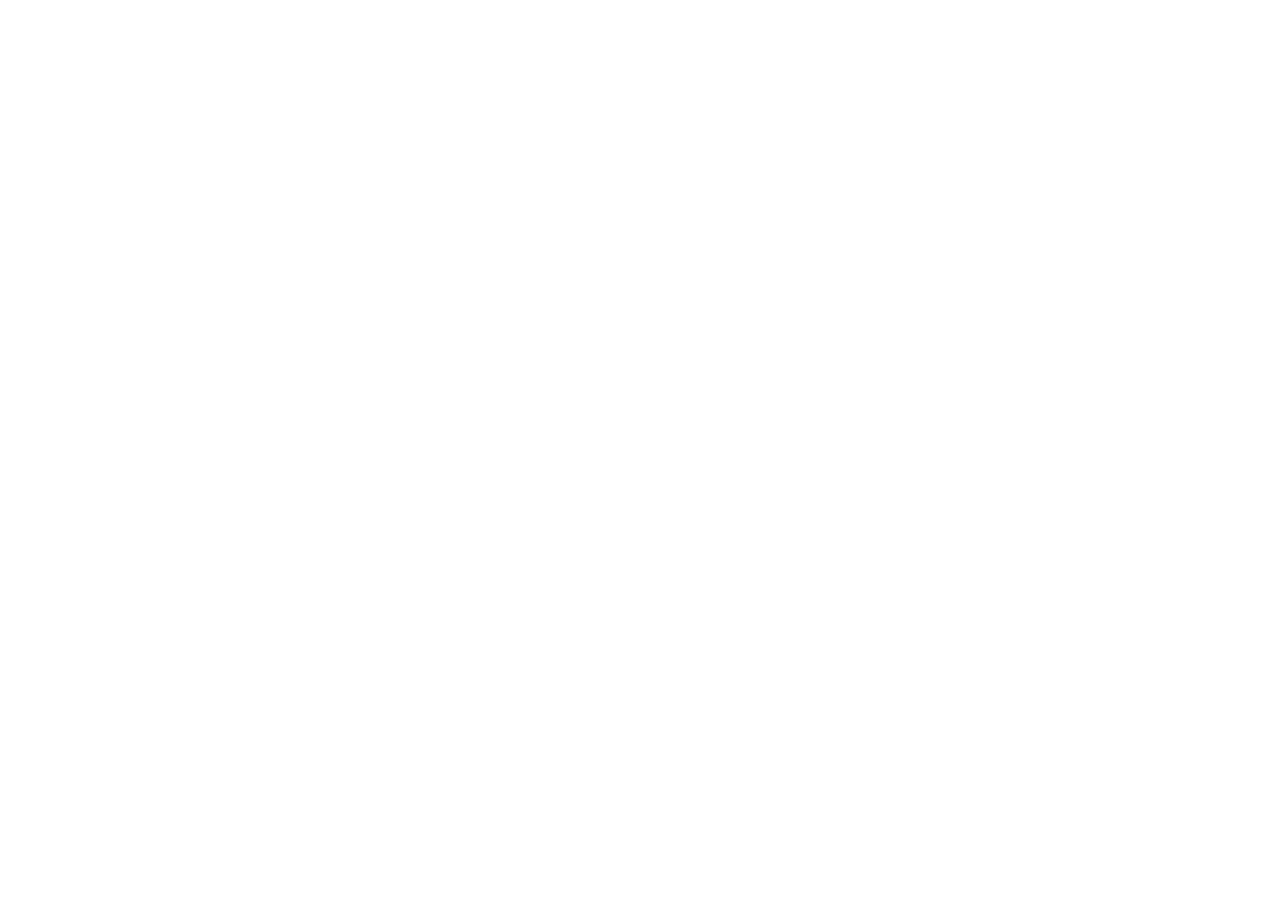
==== index.html @ d76a6531 "first commit" ====
<!doctype html>
<html class="no-js" lang="en-us">

<head>
  <meta charset="utf-8">
  <title>Enkhjin Tsagaandash</title>
  <meta name="description" content="Enkhjin Tsagaandash Portfolio">
  <meta name="viewport" content="width=device-width, initial-scale=1">

  <meta property="og:title" content="Enkhjin Tsagaandash Portfolio">
  <meta property="og:type" content="Portfolio">
  <meta property="og:url" content="enkgjinTsagaandash.com">
  <meta property="og:image" content="Enkhjin Tsagaandash Portfolio">

  <link rel="manifest" href="site.webmanifest">
  <link rel="apple-touch-icon" href="icon.png">
  <!-- Place favicon.ico in the root directory -->

  <link rel="stylesheet" href="css/normalize.css">
  <link rel="stylesheet" href="css/main.css">

  <meta name="theme-color" content="#fafafa">
</head>

<body>

  <!-- Add your site or application content here -->
  <div>

  </div>


  <script src="js/vendor/modernizr-3.11.2.min.js"></script>
  <script src="js/plugins.js"></script>
  <script src="js/main.js"></script>

  <!-- Google Analytics: change UA-XXXXX-Y to be your site's ID. -->
  <script>
    window.ga = function () { ga.q.push(arguments) }; ga.q = []; ga.l = +new Date;
    ga('create', 'UA-XXXXX-Y', 'auto'); ga('set', 'anonymizeIp', true); ga('set', 'transport', 'beacon'); ga('send', 'pageview')
  </script>
  <script src="https://www.google-analytics.com/analytics.js" async></script>
</body>

</html>
---- css/main.css ----
/*! HTML5 Boilerplate v8.0.0 | MIT License | https://html5boilerplate.com/ */

/* main.css 2.1.0 | MIT License | https://github.com/h5bp/main.css#readme */
/*
 * What follows is the result of much research on cross-browser styling.
 * Credit left inline and big thanks to Nicolas Gallagher, Jonathan Neal,
 * Kroc Camen, and the H5BP dev community and team.
 */

/* ==========================================================================
   Base styles: opinionated defaults
   ========================================================================== */

html {
  color: #222;
  font-size: 1em;
  line-height: 1.4;
}

/*
 * Remove text-shadow in selection highlight:
 * https://twitter.com/miketaylr/status/12228805301
 *
 * Vendor-prefixed and regular ::selection selectors cannot be combined:
 * https://stackoverflow.com/a/16982510/7133471
 *
 * Customize the background color to match your design.
 */

::-moz-selection {
  background: #b3d4fc;
  text-shadow: none;
}

::selection {
  background: #b3d4fc;
  text-shadow: none;
}

/*
 * A better looking default horizontal rule
 */

hr {
  display: block;
  height: 1px;
  border: 0;
  border-top: 1px solid #ccc;
  margin: 1em 0;
  padding: 0;
}

/*
 * Remove the gap between audio, canvas, iframes,
 * images, videos and the bottom of their containers:
 * https://github.com/h5bp/html5-boilerplate/issues/440
 */

audio,
canvas,
iframe,
img,
svg,
video {
  vertical-align: middle;
}

/*
 * Remove default fieldset styles.
 */

fieldset {
  border: 0;
  margin: 0;
  padding: 0;
}

/*
 * Allow only vertical resizing of textareas.
 */

textarea {
  resize: vertical;
}

/* ==========================================================================
   Author's custom styles
   ========================================================================== */

/* ==========================================================================
   Helper classes
   ========================================================================== */

/*
 * Hide visually and from screen readers
 */

.hidden,
[hidden] {
  display: none !important;
}

/*
 * Hide only visually, but have it available for screen readers:
 * https://snook.ca/archives/html_and_css/hiding-content-for-accessibility
 *
 * 1. For long content, line feeds are not interpreted as spaces and small width
 *    causes content to wrap 1 word per line:
 *    https://medium.com/@jessebeach/beware-smushed-off-screen-accessible-text-5952a4c2cbfe
 */

.sr-only {
  border: 0;
  clip: rect(0, 0, 0, 0);
  height: 1px;
  margin: -1px;
  overflow: hidden;
  padding: 0;
  position: absolute;
  white-space: nowrap;
  width: 1px;
  /* 1 */
}

/*
 * Extends the .sr-only class to allow the element
 * to be focusable when navigated to via the keyboard:
 * https://www.drupal.org/node/897638
 */

.sr-only.focusable:active,
.sr-only.focusable:focus {
  clip: auto;
  height: auto;
  margin: 0;
  overflow: visible;
  position: static;
  white-space: inherit;
  width: auto;
}

/*
 * Hide visually and from screen readers, but maintain layout
 */

.invisible {
  visibility: hidden;
}

/*
 * Clearfix: contain floats
 *
 * For modern browsers
 * 1. The space content is one way to avoid an Opera bug when the
 *    `contenteditable` attribute is included anywhere else in the document.
 *    Otherwise it causes space to appear at the top and bottom of elements
 *    that receive the `clearfix` class.
 * 2. The use of `table` rather than `block` is only necessary if using
 *    `:before` to contain the top-margins of child elements.
 */

.clearfix::before,
.clearfix::after {
  content: " ";
  display: table;
}

.clearfix::after {
  clear: both;
}

/* ==========================================================================
   EXAMPLE Media Queries for Responsive Design.
   These examples override the primary ('mobile first') styles.
   Modify as content requires.
   ========================================================================== */

@media only screen and (min-width: 35em) {
  /* Style adjustments for viewports that meet the condition */
}

@media print,
  (-webkit-min-device-pixel-ratio: 1.25),
  (min-resolution: 1.25dppx),
  (min-resolution: 120dpi) {
  /* Style adjustments for high resolution devices */
}

/* ==========================================================================
   Print styles.
   Inlined to avoid the additional HTTP request:
   https://www.phpied.com/delay-loading-your-print-css/
   ========================================================================== */

@media print {
  *,
  *::before,
  *::after {
    background: #fff !important;
    color: #000 !important;
    /* Black prints faster */
    box-shadow: none !important;
    text-shadow: none !important;
  }

  a,
  a:visited {
    text-decoration: underline;
  }

  a[href]::after {
    content: " (" attr(href) ")";
  }

  abbr[title]::after {
    content: " (" attr(title) ")";
  }

  /*
   * Don't show links that are fragment identifiers,
   * or use the `javascript:` pseudo protocol
   */
  a[href^="#"]::after,
  a[href^="javascript:"]::after {
    content: "";
  }

  pre {
    white-space: pre-wrap !important;
  }

  pre,
  blockquote {
    border: 1px solid #999;
    page-break-inside: avoid;
  }

  /*
   * Printing Tables:
   * https://web.archive.org/web/20180815150934/http://css-discuss.incutio.com/wiki/Printing_Tables
   */
  thead {
    display: table-header-group;
  }

  tr,
  img {
    page-break-inside: avoid;
  }

  p,
  h2,
  h3 {
    orphans: 3;
    widows: 3;
  }

  h2,
  h3 {
    page-break-after: avoid;
  }
}
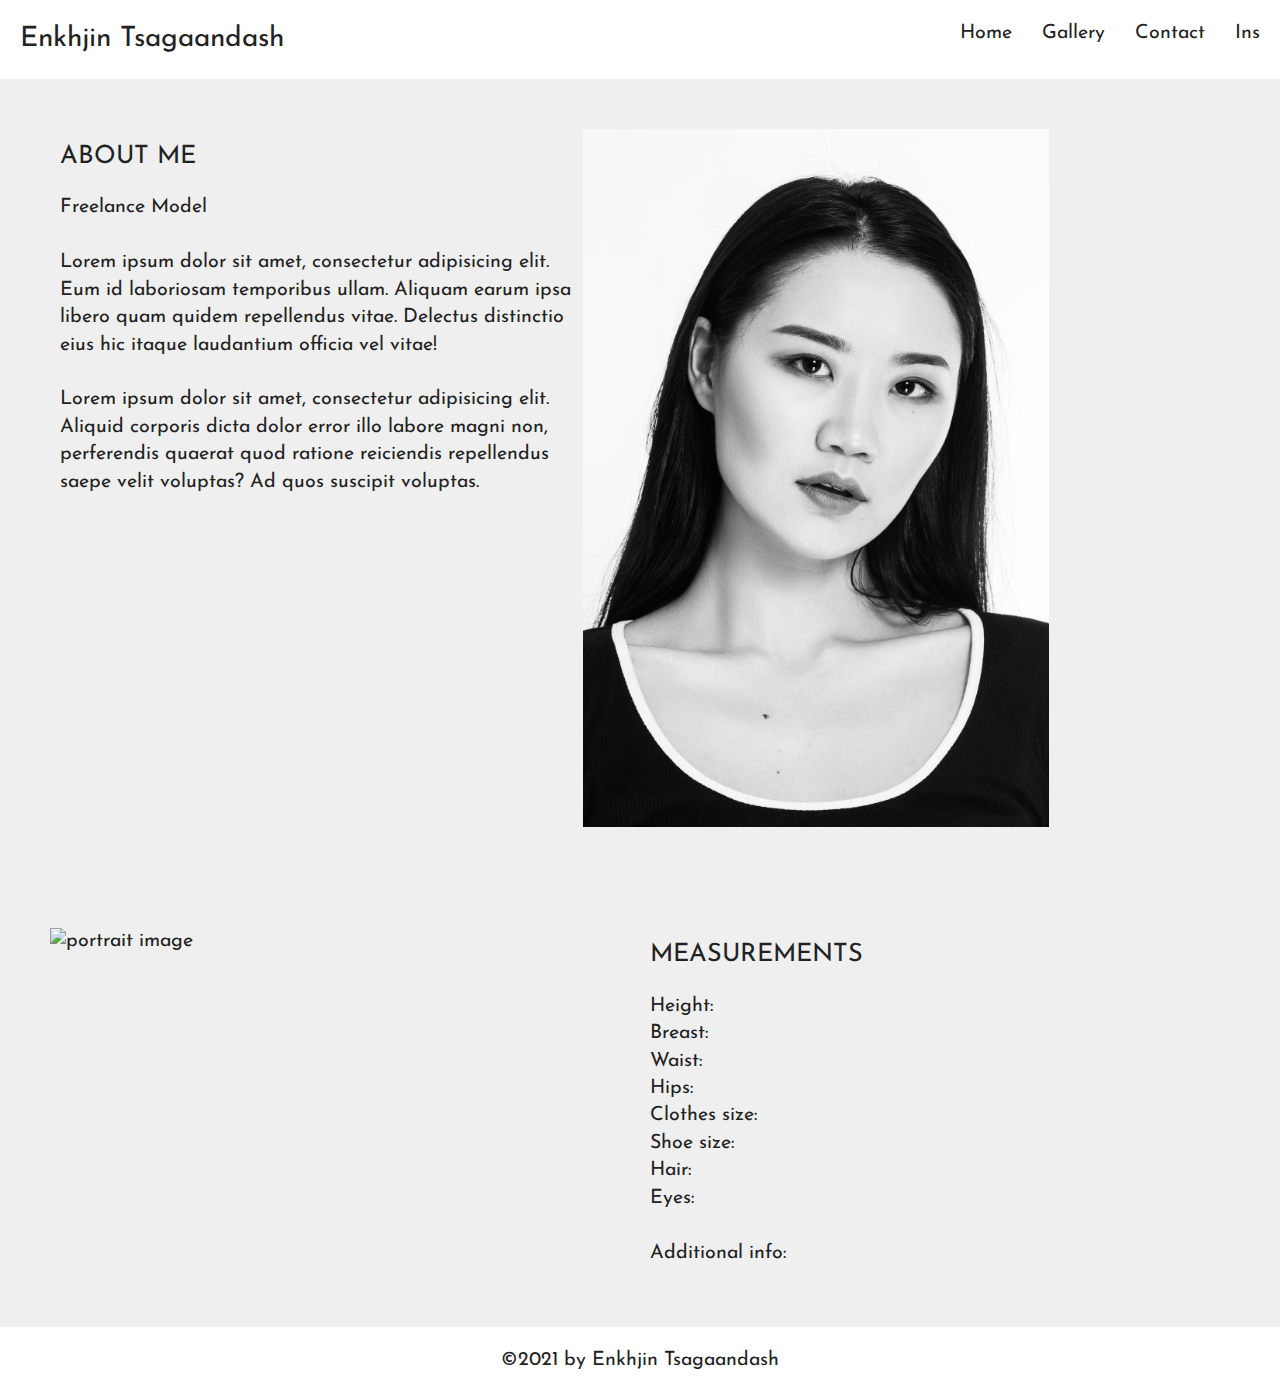
==== commit 4d0e64b1: "home page is here" ====
--- a/index.html
+++ b/index.html
@@ -12,21 +12,83 @@
   <meta property="og:url" content="enkgjinTsagaandash.com">
   <meta property="og:image" content="Enkhjin Tsagaandash Portfolio">
 
-  <link rel="manifest" href="site.webmanifest">
+<!--  <link rel="manifest" href="site.webmanifest">-->
   <link rel="apple-touch-icon" href="icon.png">
   <!-- Place favicon.ico in the root directory -->
 
   <link rel="stylesheet" href="css/normalize.css">
   <link rel="stylesheet" href="css/main.css">
+  <meta name="theme-color" content="#fafafa">
 
-  <meta name="theme-color" content="#fafafa">
+
+<!--  GOOGLE FONTS-->
+  <link rel="preconnect" href="https://fonts.googleapis.com">
+  <link rel="preconnect" href="https://fonts.gstatic.com" crossorigin>
+  <link href="https://fonts.googleapis.com/css2?family=Josefin+Sans:ital,wght@0,100;0,200;0,300;1,100;1,200;1,300&display=swap" rel="stylesheet">
 </head>
 
 <body>
 
   <!-- Add your site or application content here -->
   <div>
+    <nav class="navbar">
+      <div>
+        Enkhjin Tsagaandash
+      </div>
+      <div class="nav-menu">
+        <div>Home</div>
+        <div>Gallery</div>
+        <div>Contact</div>
+        <div>Ins</div>
+      </div>
+    </nav>
+    <section class="content">
+      <section class="section-content">
+        <div class="section-text">
+          <div class="section-text-header">
+            ABOUT ME
+          </div>
+          <div class="section-text-content">
+            Freelance Model
+            <br/>
+            <br/>
+            Lorem ipsum dolor sit amet, consectetur adipisicing elit. Eum id laboriosam temporibus ullam. Aliquam earum ipsa libero quam quidem repellendus vitae. Delectus distinctio eius hic itaque laudantium officia vel vitae!
+            <br>
+            <br>
+            Lorem ipsum dolor sit amet, consectetur adipisicing elit. Aliquid corporis dicta dolor error illo labore magni non, perferendis quaerat quod ratione reiciendis repellendus saepe velit voluptas? Ad quos suscipit voluptas.
+          </div>
+        </div>
+        <div class="about-me-img">
+          <img src="img/aboutMe.JPG" alt="portrait image">
+        </div>
+      </section>
+      <section class="section-content">
+        <div class="about-me-img">
+          <img src="img/aboutMe2.JPG" alt="portrait image"/>
+        </div>
+        <div class="section-text">
+          <div class="section-text-header">
+            MEASUREMENTS
+          </div>
+          <div class="section-text-content">
+            Height: <br>
+            Breast: <br>
+            Waist: <br>
+            Hips: <br>
+            Clothes size: <br>
+            Shoe size: <br>
+            Hair: <br>
+            Eyes: <br>
+            <br>
+            Additional info:
 
+          </div>
+        </div>
+      </section>
+    </section>
+    <footer>
+      &copy;2021 by Enkhjin Tsagaandash
+    </footer>
   </div>
 
 
--- a/css/main.css
+++ b/css/main.css
@@ -13,8 +13,9 @@
 
 html {
   color: #222;
-  font-size: 1em;
+  font-size: 14px;
   line-height: 1.4;
+  font-family: 'Josefin Sans', sans-serif;
 }
 
 /*
@@ -261,3 +262,50 @@
   }
 }
 
+.navbar {
+  display: flex;
+  justify-content: space-between;
+  padding: 20px;
+  font-size: 2rem
+}
+
+.nav-menu {
+  display: flex;
+  min-width: 300px;
+  justify-content: space-between;
+  font-size: 1.4rem;
+}
+
+.content {
+  background-color: #EFEFEF;
+}
+
+.section-content {
+  display: flex;
+  font-size: 1.4rem;
+  padding: 50px;
+}
+
+.section-text {
+  padding: 10px;
+}
+
+.section-text-header {
+  font-size: 1.8rem;
+  margin-bottom: 20px;
+}
+
+.about-me-img {
+  min-width: 50%;
+}
+
+.about-me-img img {
+  max-width: 72%;
+}
+
+footer {
+  display: flex;
+  justify-content: center;
+  padding: 20px;
+  font-size: 1.4rem;
+}
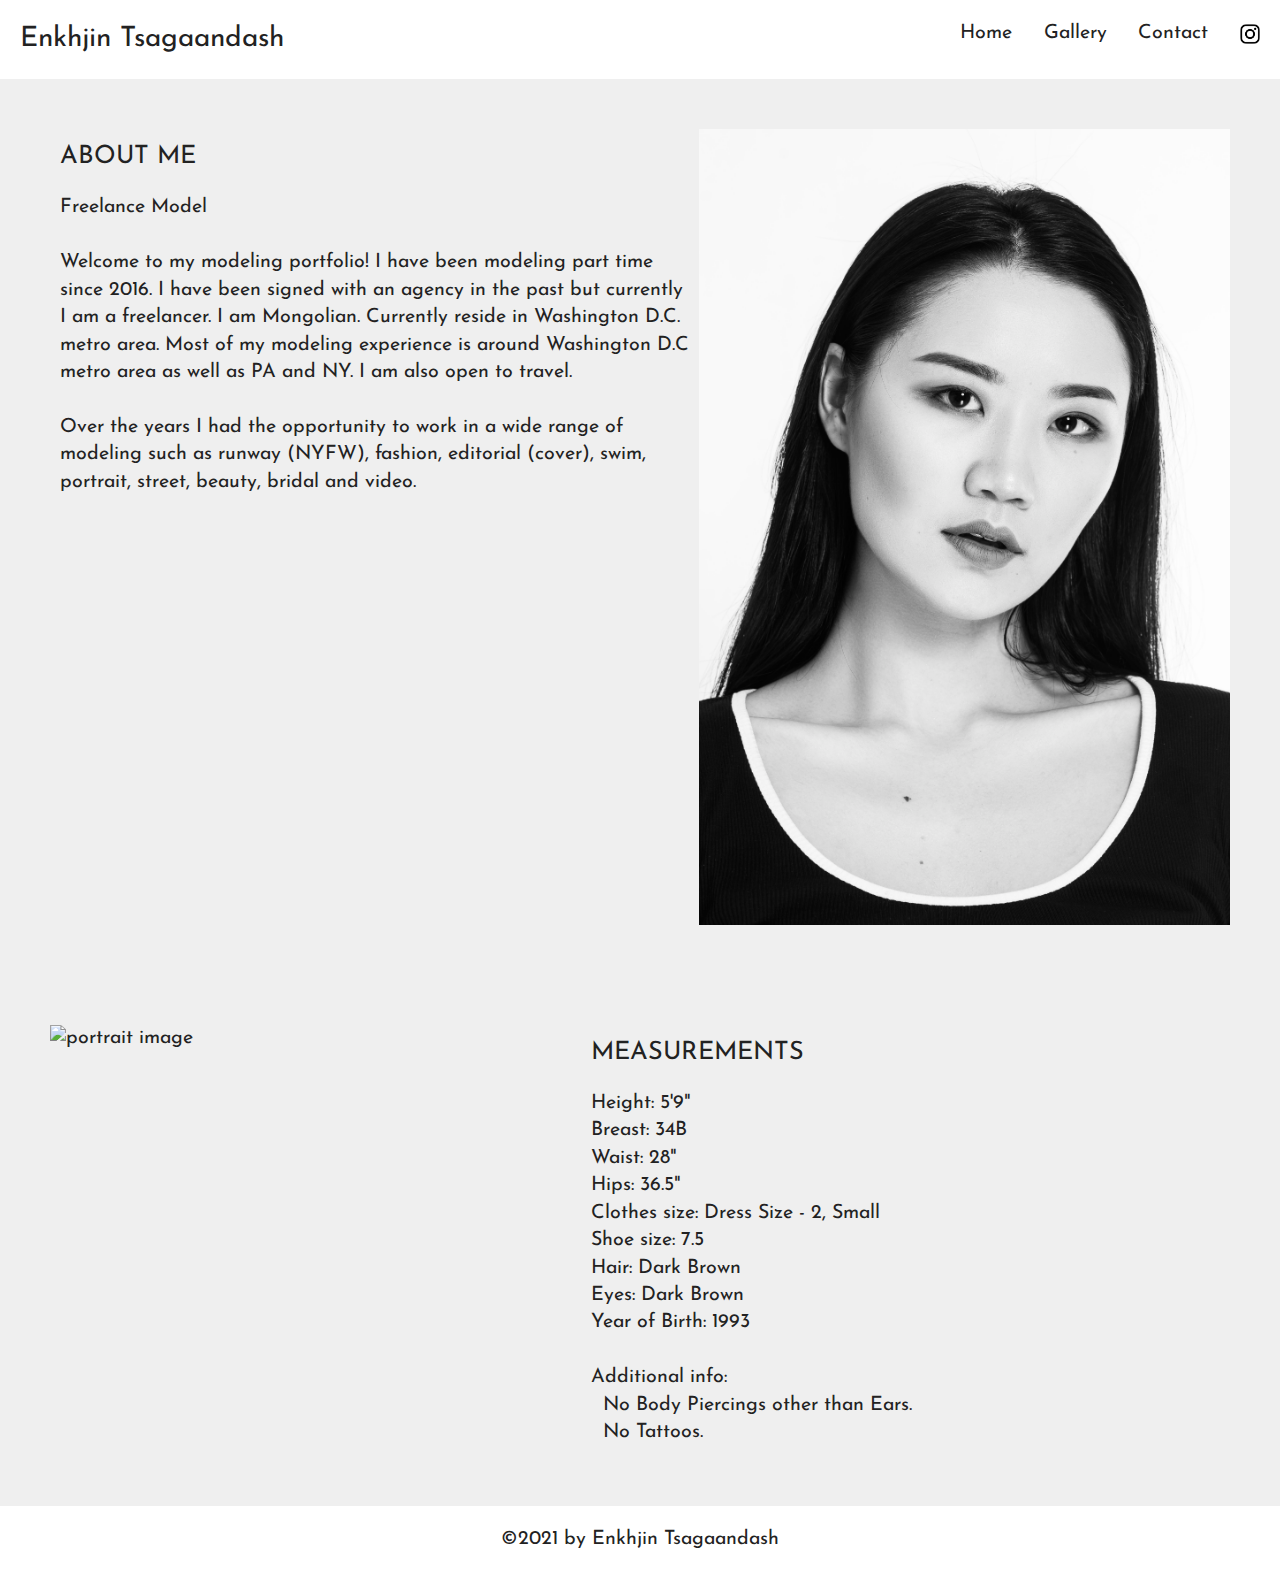
==== commit ff8027f1: "complete index page" ====
--- a/index.html
+++ b/index.html
@@ -39,7 +39,9 @@
         <div>Home</div>
         <div>Gallery</div>
         <div>Contact</div>
-        <div>Ins</div>
+        <div>
+          <img src="img/insta-logo.png" alt="instagram logo" style="max-width: 20px;"/>
+        </div>
       </div>
     </nav>
     <section class="content">
@@ -52,10 +54,10 @@
             Freelance Model
             <br/>
             <br/>
-            Lorem ipsum dolor sit amet, consectetur adipisicing elit. Eum id laboriosam temporibus ullam. Aliquam earum ipsa libero quam quidem repellendus vitae. Delectus distinctio eius hic itaque laudantium officia vel vitae!
-            <br>
-            <br>
-            Lorem ipsum dolor sit amet, consectetur adipisicing elit. Aliquid corporis dicta dolor error illo labore magni non, perferendis quaerat quod ratione reiciendis repellendus saepe velit voluptas? Ad quos suscipit voluptas.
+            Welcome to my modeling portfolio! I have been modeling part time since 2016. I have been signed with an agency in the past but currently I am a freelancer. I am Mongolian. Currently reside in Washington D.C. metro area. Most of my modeling experience is around Washington D.C metro area as well as PA and NY. I am also open to travel.
+            <br/>
+            <br/>
+            Over the years I had the opportunity to work in a wide range of modeling such as runway (NYFW), fashion, editorial (cover), swim, portrait, street, beauty, bridal and video.
           </div>
         </div>
         <div class="about-me-img">
@@ -71,17 +73,20 @@
             MEASUREMENTS
           </div>
           <div class="section-text-content">
-            Height: <br>
-            Breast: <br>
-            Waist: <br>
-            Hips: <br>
-            Clothes size: <br>
-            Shoe size: <br>
-            Hair: <br>
-            Eyes: <br>
+            Height: 5'9" <br>
+            Breast: 34B<br>
+            Waist: 28"<br>
+            Hips: 36.5"<br>
+            Clothes size: Dress Size - 2, Small<br>
+            Shoe size: 7.5<br>
+            Hair: Dark Brown<br>
+            Eyes: Dark Brown<br>
+            Year of Birth: 1993
             <br>
-            Additional info:
-
+            <br>
+            Additional info: <br>
+            &nbsp;&nbsp;No Body Piercings other than Ears. <br>
+            &nbsp;&nbsp;No Tattoos.
           </div>
         </div>
       </section>
--- a/css/main.css
+++ b/css/main.css
@@ -296,11 +296,12 @@
 }
 
 .about-me-img {
-  min-width: 50%;
+  min-width: 45%;
+  width: 45%;
 }
 
 .about-me-img img {
-  max-width: 72%;
+  max-width: 100%;
 }
 
 footer {
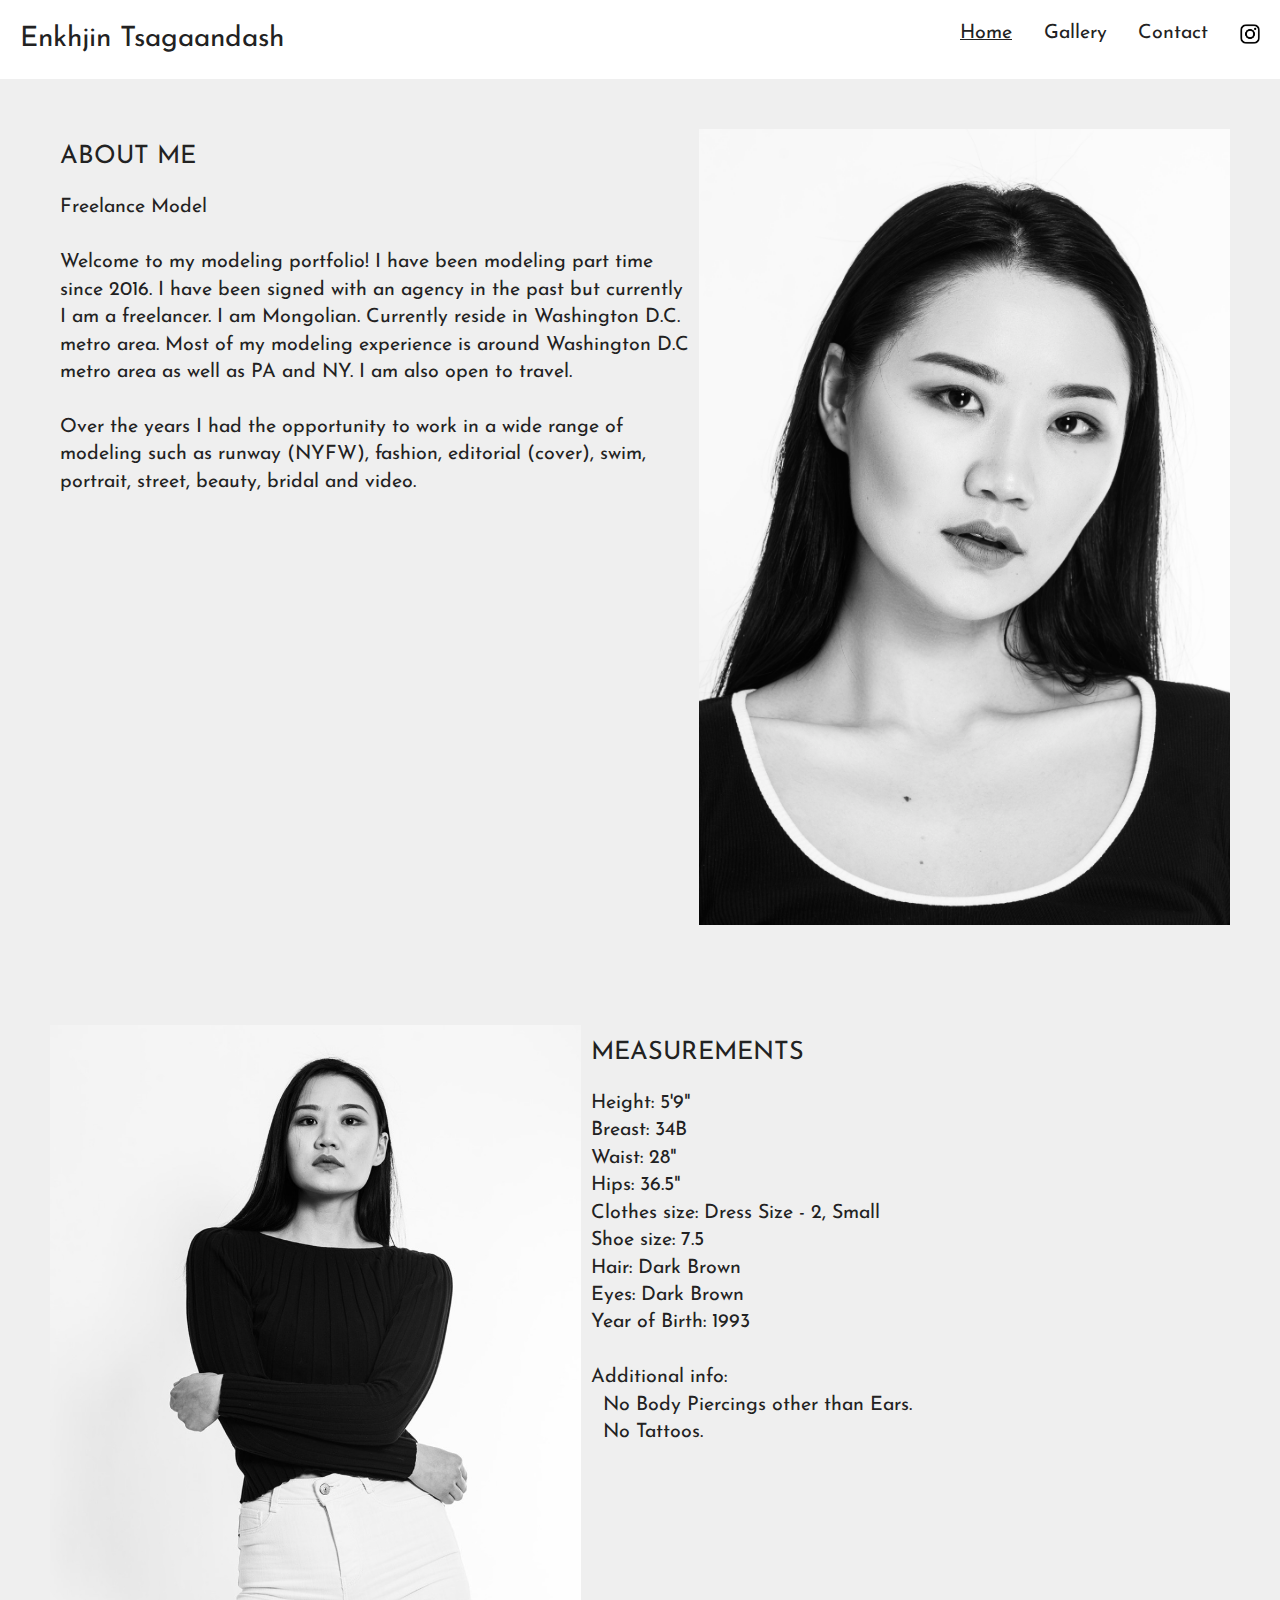
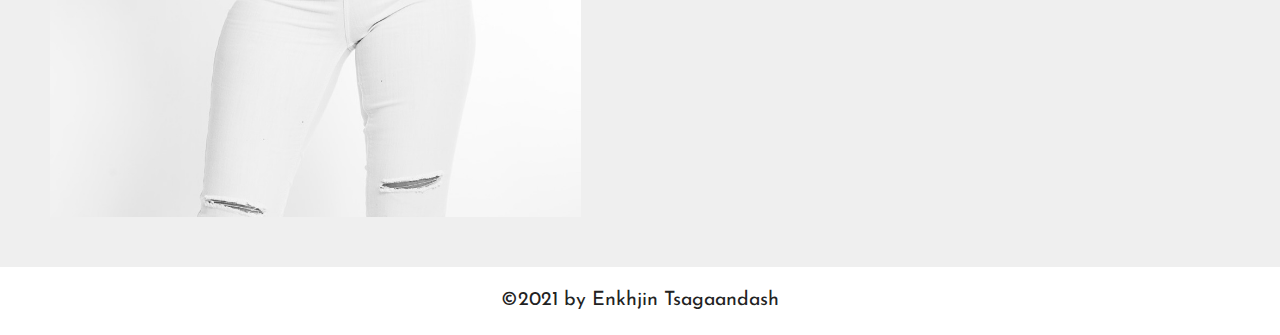
==== commit 225c3150: "image fix" ====
--- a/index.html
+++ b/index.html
@@ -3,7 +3,7 @@
 
 <head>
   <meta charset="utf-8">
-  <title>Enkhjin Tsagaandash</title>
+  <title>Enkhjin Tsagaandash Home</title>
   <meta name="description" content="Enkhjin Tsagaandash Portfolio">
   <meta name="viewport" content="width=device-width, initial-scale=1">
 
@@ -36,7 +36,7 @@
         Enkhjin Tsagaandash
       </div>
       <div class="nav-menu">
-        <div>Home</div>
+        <div><u>Home</u></div>
         <div>Gallery</div>
         <div>Contact</div>
         <div>
@@ -66,7 +66,7 @@
       </section>
       <section class="section-content">
         <div class="about-me-img">
-          <img src="img/aboutMe2.JPG" alt="portrait image"/>
+          <img src="img/aboutMe2.jpg" alt="portrait image"/>
         </div>
         <div class="section-text">
           <div class="section-text-header">
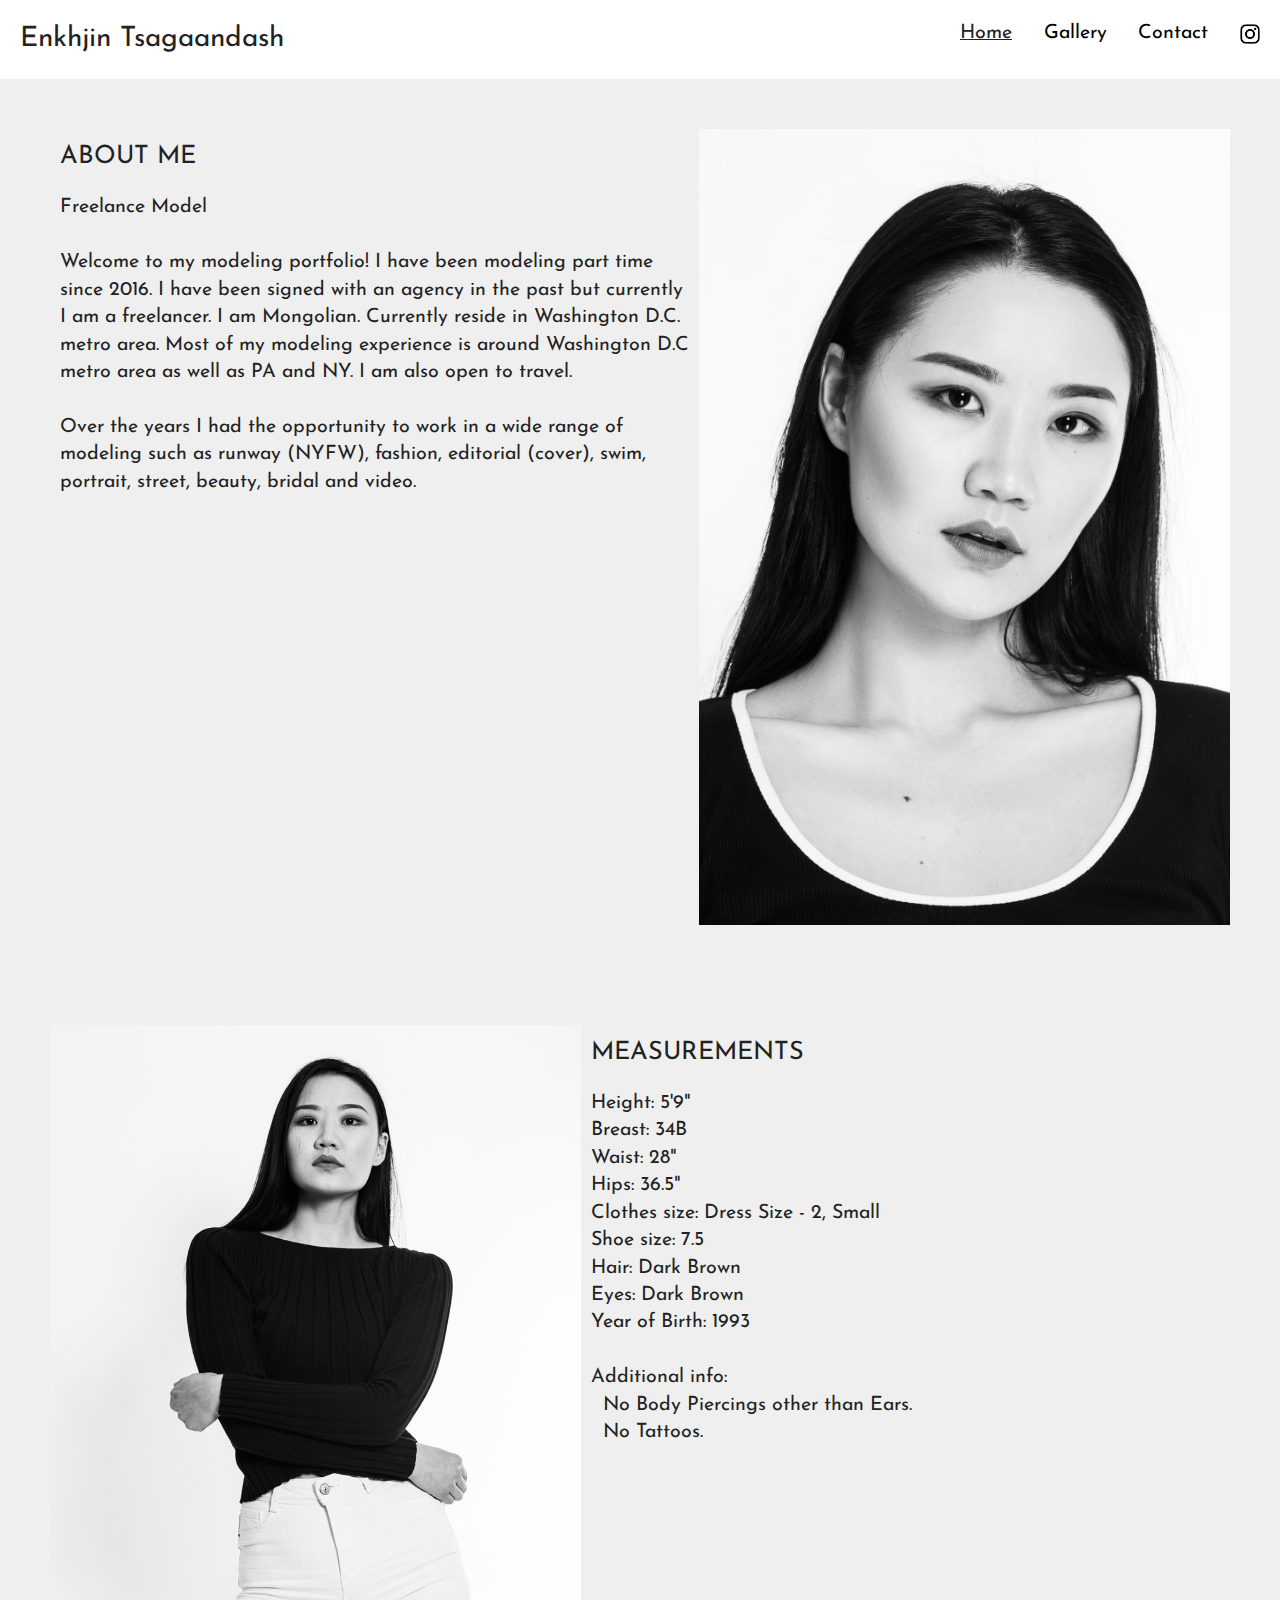
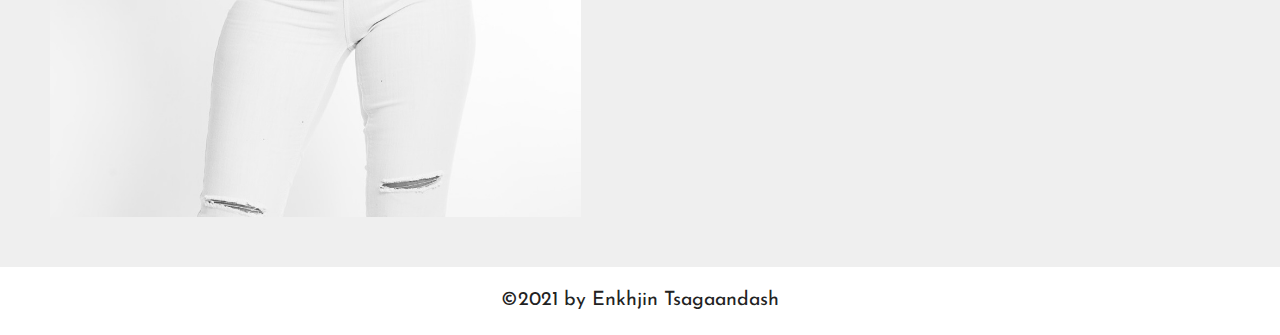
==== commit e8c0f6e7: "instagram links" ====
--- a/index.html
+++ b/index.html
@@ -37,10 +37,12 @@
       </div>
       <div class="nav-menu">
         <div><u>Home</u></div>
-        <div>Gallery</div>
-        <div>Contact</div>
+        <div><a href="gallery.html">Gallery</a></div>
+        <div><a href="contact.html">Contact</a></div>
         <div>
-          <img src="img/insta-logo.png" alt="instagram logo" style="max-width: 20px;"/>
+          <a href="https://www.instagram.com/the_enkh_jin/">
+            <img src="img/insta-logo.png" alt="instagram logo" style="max-width: 20px;"/>
+          </a>
         </div>
       </div>
     </nav>
--- a/css/main.css
+++ b/css/main.css
@@ -276,6 +276,13 @@
   font-size: 1.4rem;
 }
 
+.nav-menu a,
+.nav-menu a:link
+{
+  color: black;
+  text-decoration: none;
+}
+
 .content {
   background-color: #EFEFEF;
 }
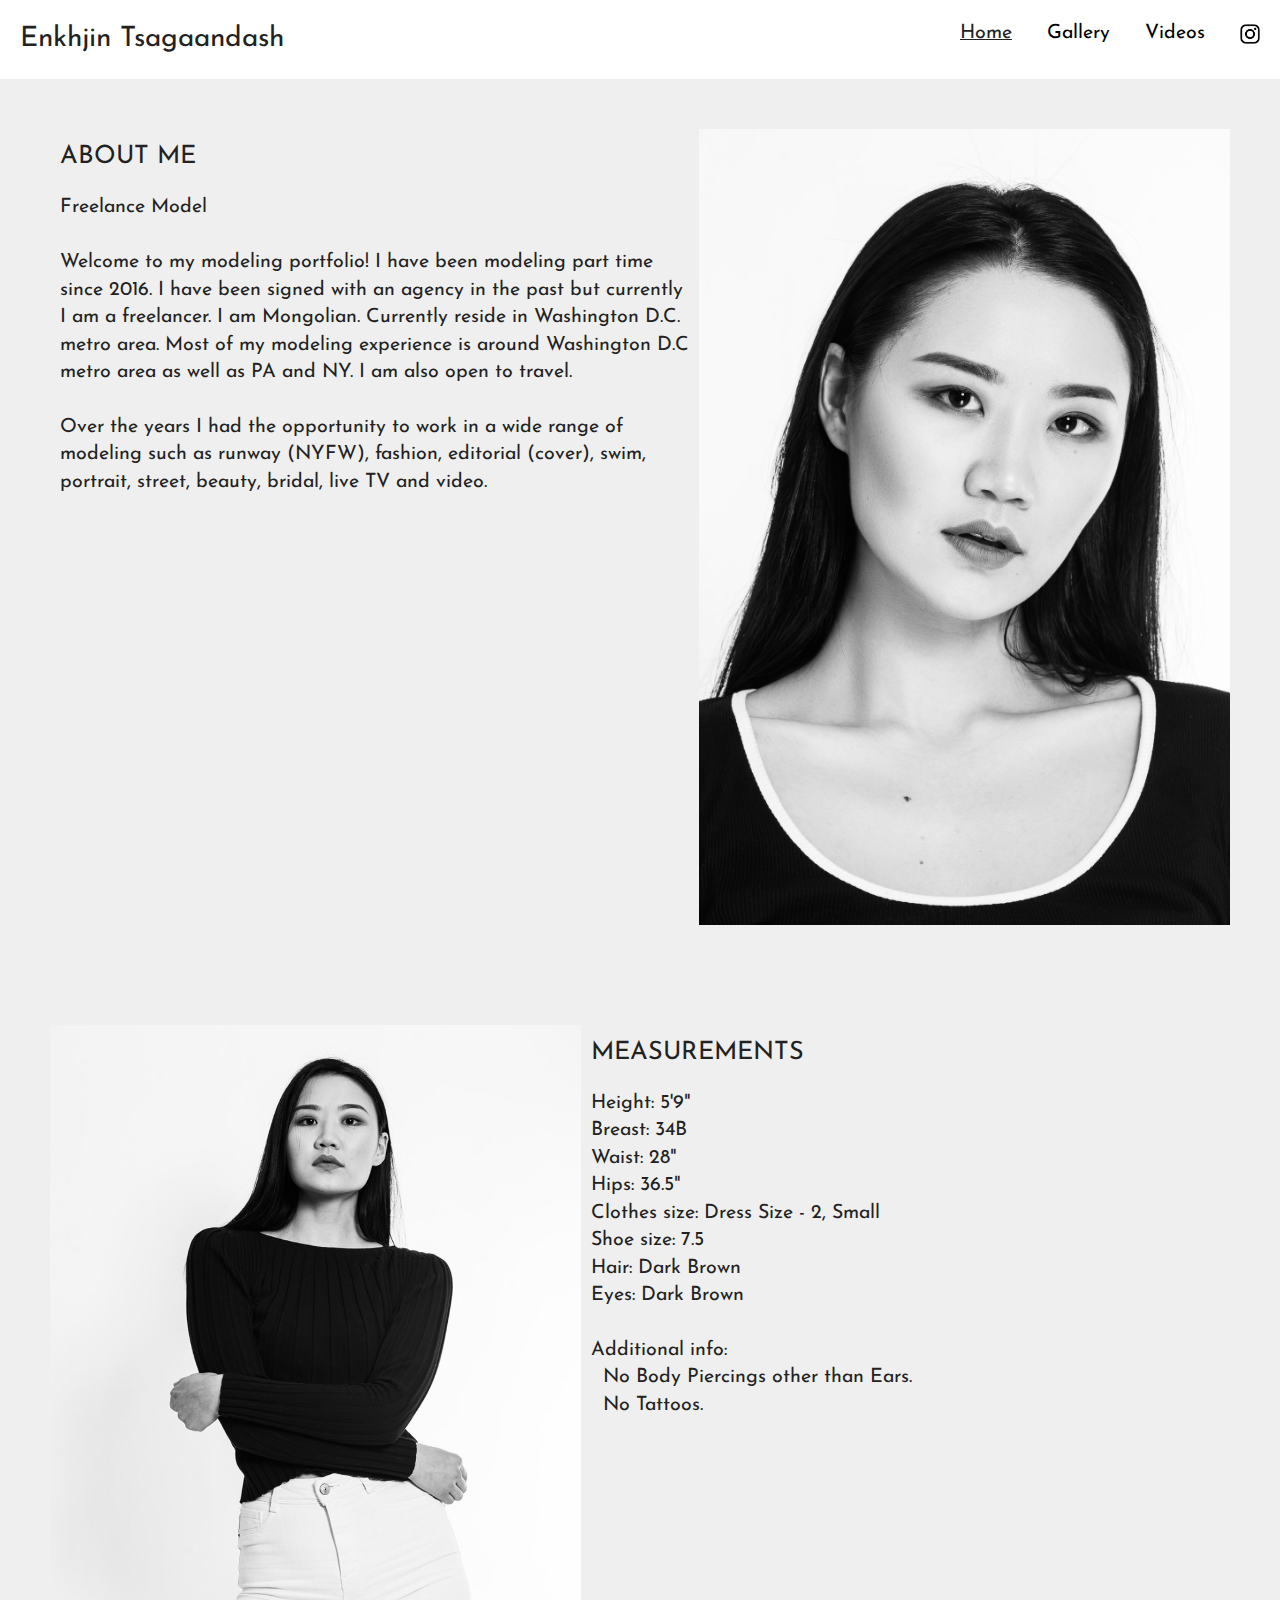
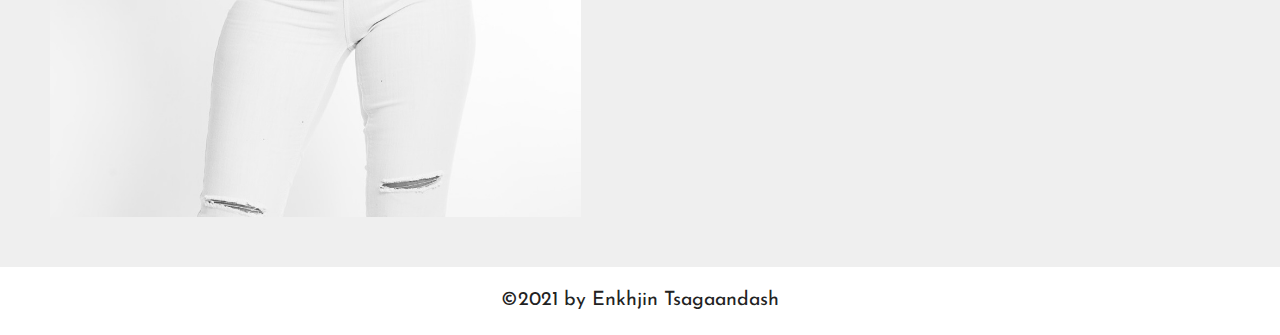
==== commit 110655cd: "add video and add Swim gallery, Remove Contact" ====
--- a/index.html
+++ b/index.html
@@ -9,7 +9,7 @@
 
   <meta property="og:title" content="Enkhjin Tsagaandash Portfolio">
   <meta property="og:type" content="Portfolio">
-  <meta property="og:url" content="enkgjinTsagaandash.com">
+  <meta property="og:url" content="">
   <meta property="og:image" content="Enkhjin Tsagaandash Portfolio">
 
 <!--  <link rel="manifest" href="site.webmanifest">-->
@@ -38,7 +38,8 @@
       <div class="nav-menu">
         <div><u>Home</u></div>
         <div><a href="gallery.html">Gallery</a></div>
-        <div><a href="contact.html">Contact</a></div>
+<!--        <div><a href="contact.html">Contact</a></div>-->
+        <div><a href="Videos/index.html">Videos</a></div>
         <div>
           <a href="https://www.instagram.com/the_enkh_jin/">
             <img src="img/insta-logo.png" alt="instagram logo" style="max-width: 20px;"/>
@@ -59,7 +60,7 @@
             Welcome to my modeling portfolio! I have been modeling part time since 2016. I have been signed with an agency in the past but currently I am a freelancer. I am Mongolian. Currently reside in Washington D.C. metro area. Most of my modeling experience is around Washington D.C metro area as well as PA and NY. I am also open to travel.
             <br/>
             <br/>
-            Over the years I had the opportunity to work in a wide range of modeling such as runway (NYFW), fashion, editorial (cover), swim, portrait, street, beauty, bridal and video.
+            Over the years I had the opportunity to work in a wide range of modeling such as runway (NYFW), fashion, editorial (cover), swim, portrait, street, beauty, bridal, live TV and video.
           </div>
         </div>
         <div class="about-me-img">
@@ -83,8 +84,6 @@
             Shoe size: 7.5<br>
             Hair: Dark Brown<br>
             Eyes: Dark Brown<br>
-            Year of Birth: 1993
-            <br>
             <br>
             Additional info: <br>
             &nbsp;&nbsp;No Body Piercings other than Ears. <br>
--- a/css/main.css
+++ b/css/main.css
@@ -16,6 +16,8 @@
   font-size: 14px;
   line-height: 1.4;
   font-family: 'Josefin Sans', sans-serif;
+  box-sizing: border-box;
+  width: 100%;
 }
 
 /*
@@ -266,7 +268,8 @@
   display: flex;
   justify-content: space-between;
   padding: 20px;
-  font-size: 2rem
+  font-size: 2rem;
+  flex-wrap: wrap;
 }
 
 .nav-menu {
@@ -317,3 +320,71 @@
   padding: 20px;
   font-size: 1.4rem;
 }
+
+.gallery-content-container {
+  display: flex;
+  justify-content: center;
+  align-items: center;
+  height: 400px;
+}
+
+.gallery-content {
+  width: 400px;
+}
+
+.gallery-content-item {
+  background-color: #FFFFFF;
+  box-shadow: 0 0 20px 0px #dfdfdf;
+  padding: 10px;
+  margin: 10px;
+  display: block;
+  border-radius: 10px;
+  color: black;
+  text-decoration: none;
+  font-size: 1.4rem;
+}
+
+.gallery-content-item:hover {
+  box-shadow: 0 0 20px 0px #BFBEBE;
+}
+
+.video-gallery,
+.picture-gallery {
+  display: flex;
+  flex-wrap: wrap;
+  justify-content: center;
+}
+
+.video-gallery-item {
+  width:100%;
+  margin:10px;
+}
+
+.picture-gallery-item {
+  width: 30%;
+  max-width: 30%;
+  margin: 10px;
+}
+
+@media only screen and (max-width: 600px) {
+  .picture-gallery-item {
+    width: 100%;
+    max-width: 100%;
+  }
+}
+
+.picture-gallery-item img {
+  width: 100%;
+}
+
+@media only screen and (max-width: 600px) {
+  .section-content {
+    flex-direction: column;
+  }
+
+  .about-me-img {
+    order: -1;
+    max-width:100%;
+    width: 100%;
+  }
+}
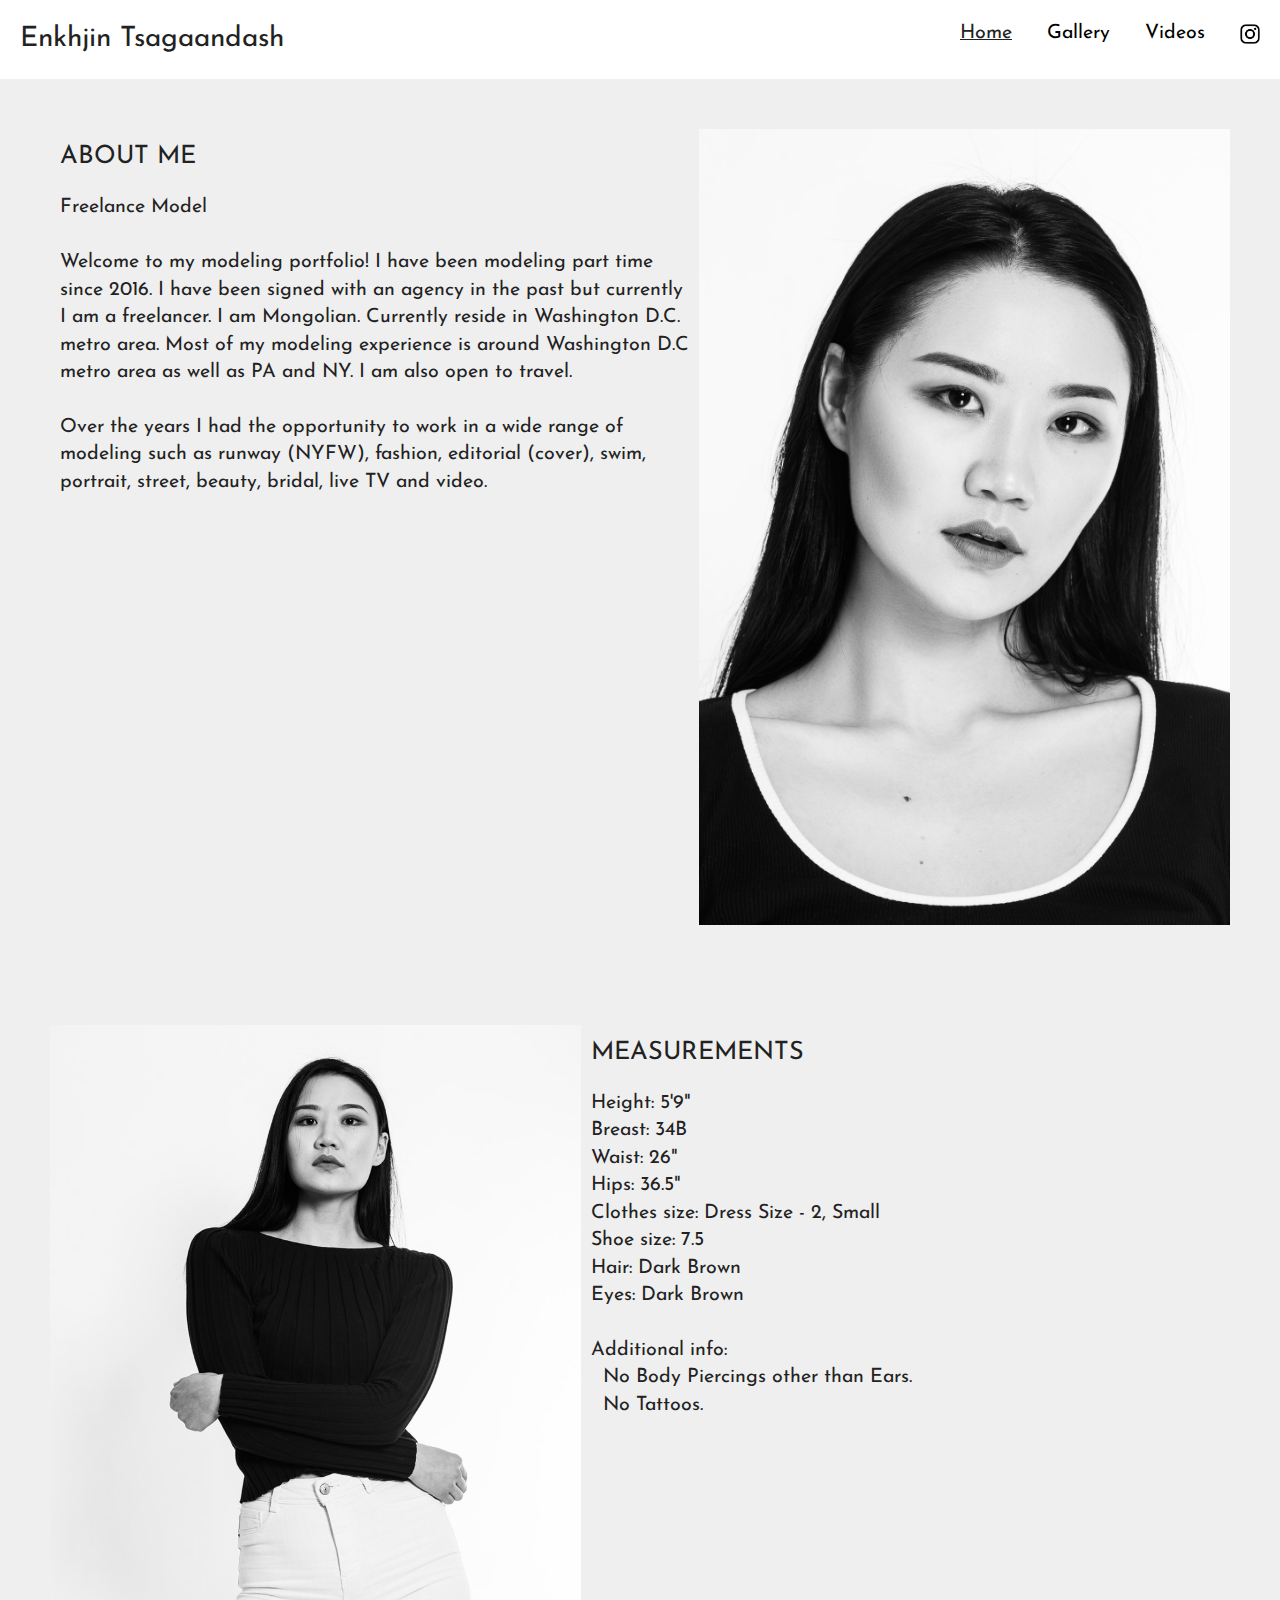
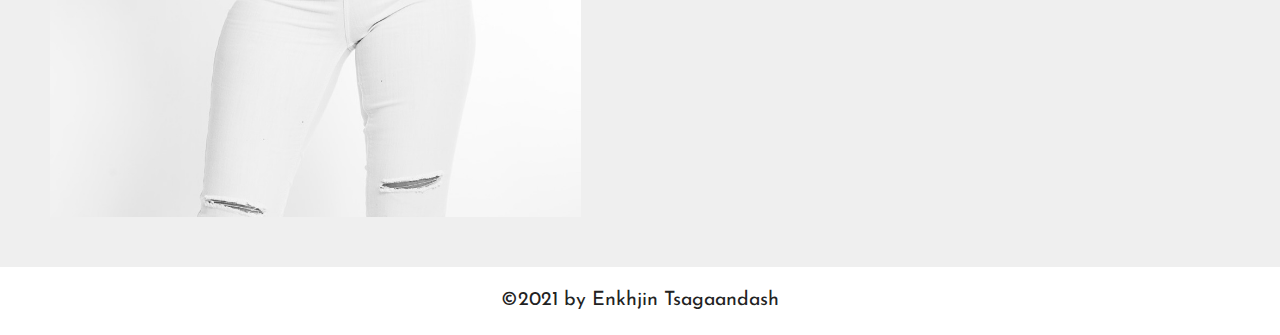
==== commit 50d1dcfd: "change waist size to 26" ====
--- a/index.html
+++ b/index.html
@@ -78,7 +78,7 @@
           <div class="section-text-content">
             Height: 5'9" <br>
             Breast: 34B<br>
-            Waist: 28"<br>
+            Waist: 26"<br>
             Hips: 36.5"<br>
             Clothes size: Dress Size - 2, Small<br>
             Shoe size: 7.5<br>
